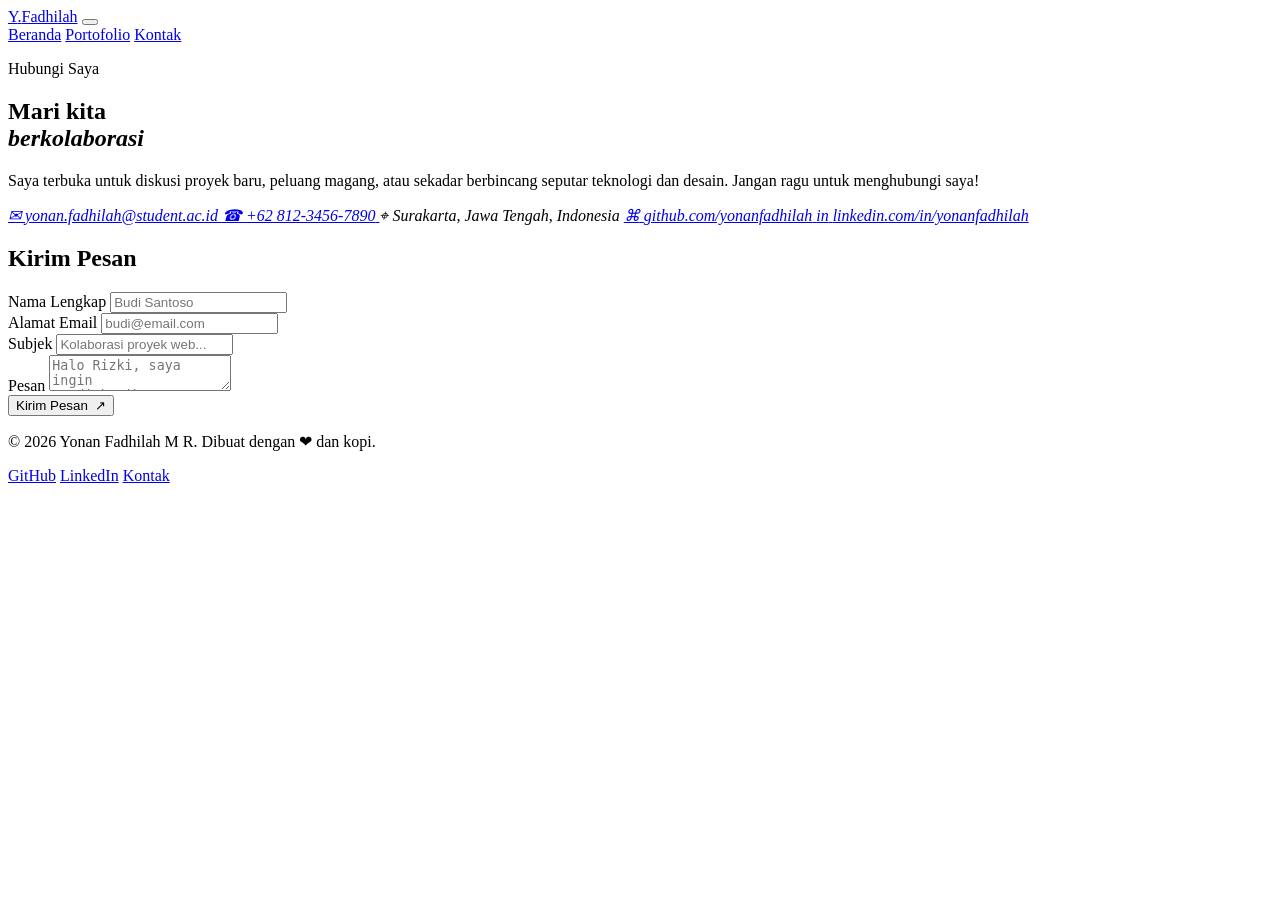
==== contact.html @ 327d7f35 "Add files via upload" ====
<!DOCTYPE html>
<html lang="id">
<head>
  <meta charset="UTF-8">
  <meta name="viewport" content="width=device-width, initial-scale=1.0">
  <meta name="description" content="Hubungi Yonan Fadhilah M R untuk kolaborasi proyek, pertanyaan, atau sekadar menyapa.">
  <title>Kontak — Yonan Fadhilah M R</title>
  <link rel="icon" type="image/svg+xml" href="favicon.svg">
  <link rel="stylesheet" href="style/main.css">
</head>
<body>

  <!-- ── HEADER ── -->
  <header>
    <a href="index.html" class="header__logo" aria-label="Kembali ke halaman utama">Y<span>.</span>Fadhilah</a>

    <button class="nav__toggle" aria-label="Buka navigasi" aria-expanded="false" onclick="toggleNav(this)">
      <span></span>
      <span></span>
      <span></span>
    </button>

    <nav id="main-nav" aria-label="Navigasi utama">
      <a href="index.html"      class="nav__link">Beranda</a>
      <a href="portfolio.html"  class="nav__link">Portofolio</a>
      <a href="contact.html"    class="nav__link active">Kontak</a>
    </nav>
  </header>

  <!-- ── MAIN ── -->
  <main>
    <div class="contact-layout">

      <!-- Info Side -->
      <section class="contact-info" aria-label="Informasi kontak">
        <p class="contact-info__eyebrow">Hubungi Saya</p>
        <h1 class="contact-info__title">
          Mari kita<br><em>berkolaborasi</em>
        </h1>
        <p class="contact-info__body">
          Saya terbuka untuk diskusi proyek baru, peluang magang,
          atau sekadar berbincang seputar teknologi dan desain.
          Jangan ragu untuk menghubungi saya!
        </p>

        <address class="contact-details">
          <a href="mailto:yonan.fadhilah@student.ac.id" class="contact-detail">
            <span class="contact-detail__icon" aria-hidden="true">✉</span>
            <span>yonan.fadhilah@student.ac.id</span>
          </a>
          <a href="tel:+6281234567890" class="contact-detail">
            <span class="contact-detail__icon" aria-hidden="true">☎</span>
            <span>+62 812-3456-7890</span>
          </a>
          <span class="contact-detail">
            <span class="contact-detail__icon" aria-hidden="true">⌖</span>
            <span>Surakarta, Jawa Tengah, Indonesia</span>
          </span>
          <a href="https://github.com/yonanfadhilah" class="contact-detail" target="_blank" rel="noopener noreferrer">
            <span class="contact-detail__icon" aria-hidden="true">⌘</span>
            <span>github.com/yonanfadhilah</span>
          </a>
          <a href="https://linkedin.com/in/yonanfadhilah" class="contact-detail" target="_blank" rel="noopener noreferrer">
            <span class="contact-detail__icon" aria-hidden="true">in</span>
            <span>linkedin.com/in/yonanfadhilah</span>
          </a>
        </address>
      </section>

      <!-- Form Side -->
      <section class="contact-form-wrap" aria-label="Formulir kontak">
        <h2>Kirim Pesan</h2>

        <!-- Form tidak fungsional — hanya desain sesuai spesifikasi tugas -->
        <div role="form" aria-label="Formulir kirim pesan">

          <div class="form-grid">
            <div class="form-group">
              <label for="nama">Nama Lengkap</label>
              <input
                type="text"
                id="nama"
                name="nama"
                class="form-control"
                placeholder="Budi Santoso"
                autocomplete="name"
              >
            </div>
            <div class="form-group">
              <label for="email">Alamat Email</label>
              <input
                type="email"
                id="email"
                name="email"
                class="form-control"
                placeholder="budi@email.com"
                autocomplete="email"
              >
            </div>
          </div>

          <div class="form-group">
            <label for="subjek">Subjek</label>
            <input
              type="text"
              id="subjek"
              name="subjek"
              class="form-control"
              placeholder="Kolaborasi proyek web..."
            >
          </div>

          <div class="form-group">
            <label for="pesan">Pesan</label>
            <textarea
              id="pesan"
              name="pesan"
              class="form-control"
              placeholder="Halo Rizki, saya ingin mendiskusikan..."
              aria-describedby="pesan-hint"
            ></textarea>
            <span id="pesan-hint" style="display:none">Tulis pesan Anda di sini</span>
          </div>

          <button type="button" class="btn btn--primary">
            Kirim Pesan &nbsp;↗
          </button>

        </div>
      </section>

    </div>
  </main>

  <!-- ── FOOTER ── -->
  <footer>
    <p class="footer__copy">&copy; 2026 Yonan Fadhilah M R. Dibuat dengan ❤ dan kopi.</p>
    <nav class="footer__links" aria-label="Tautan sosial">
      <a href="https://github.com"    class="footer__link" target="_blank" rel="noopener noreferrer">GitHub</a>
      <a href="https://linkedin.com"  class="footer__link" target="_blank" rel="noopener noreferrer">LinkedIn</a>
      <a href="contact.html"          class="footer__link">Kontak</a>
    </nav>
  </footer>

  <script>
    function toggleNav(btn) {
      const nav = document.getElementById('main-nav');
      const isOpen = nav.classList.toggle('open');
      btn.setAttribute('aria-expanded', isOpen);
    }
  </script>
</body>
</html>
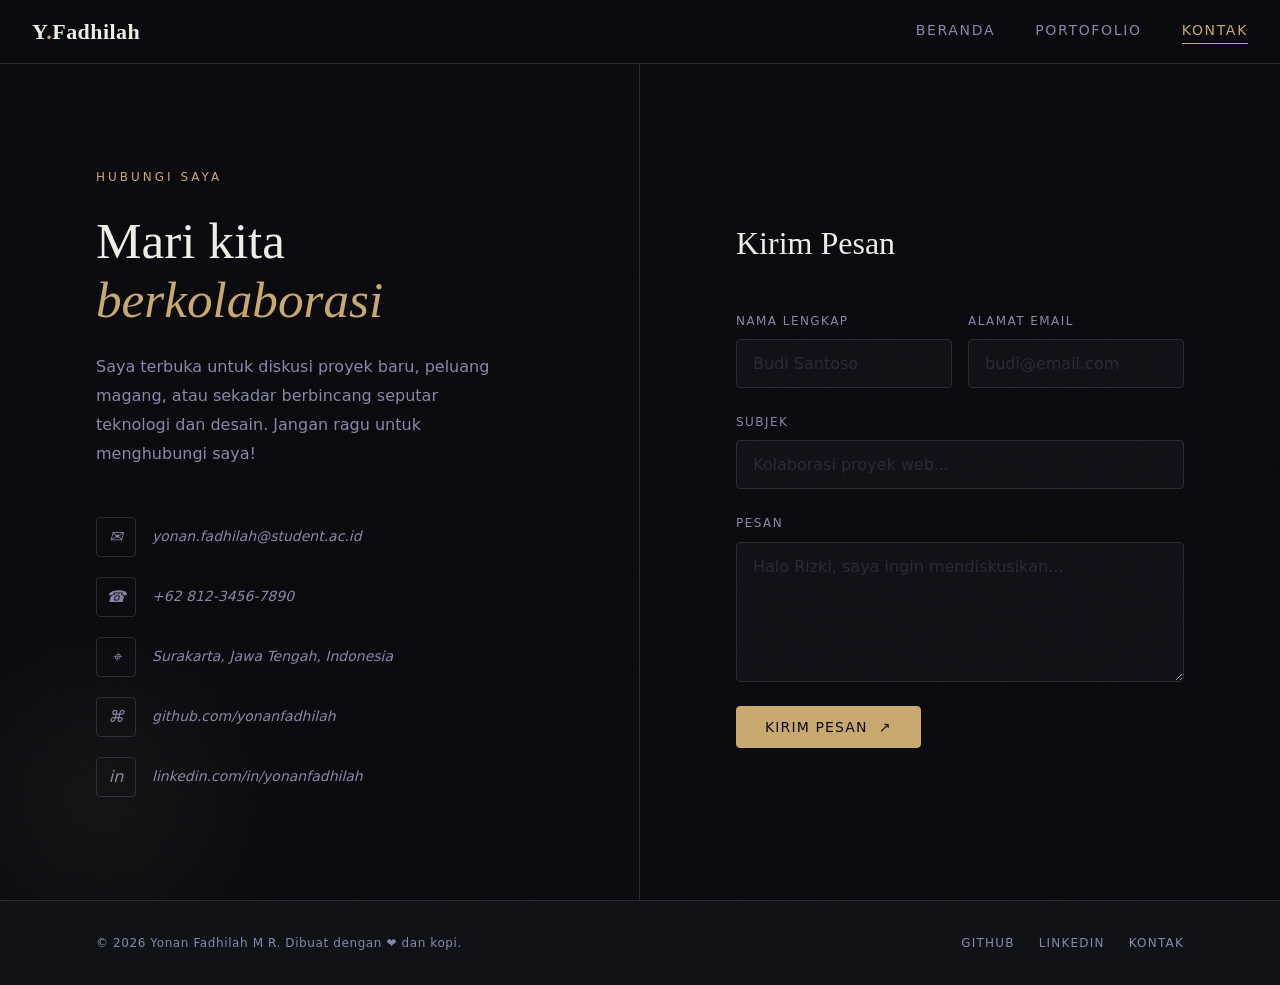
==== commit 6f0ac8a3: "contact.html" ====
--- a/contact.html
+++ b/contact.html
@@ -6,7 +6,7 @@
   <meta name="description" content="Hubungi Yonan Fadhilah M R untuk kolaborasi proyek, pertanyaan, atau sekadar menyapa.">
   <title>Kontak — Yonan Fadhilah M R</title>
   <link rel="icon" type="image/svg+xml" href="favicon.svg">
-  <link rel="stylesheet" href="style/main.css">
+  <link rel="stylesheet" href="main.css">
 </head>
 <body>
 
@@ -150,4 +150,4 @@
     }
   </script>
 </body>
-</html>+</html>
--- a/main.css
+++ b/main.css
@@ -0,0 +1,957 @@
+
+@import url('https://fonts.googleapis.com/css2?family=Cormorant+Garamond:ital,wght@0,300;0,400;0,600;1,300;1,400&family=DM+Sans:ital,opsz,wght@0,9..40,300;0,9..40,400;0,9..40,500;1,9..40,300&display=swap');
+
+/* ── CSS Variables ── */
+:root {
+  --clr-bg:        #0a0a0f;
+  --clr-surface:   #111118;
+  --clr-surface2:  #1a1a26;
+  --clr-border:    #2a2a3a;
+  --clr-text:      #f0ede8;
+  --clr-muted:     #8888a8;
+  --clr-accent:    #c9a96e;
+  --clr-accent2:   #e8c98a;
+  --clr-white:     #ffffff;
+
+  --ff-display:    'Cormorant Garamond', Georgia, serif;
+  --ff-body:       'DM Sans', system-ui, sans-serif;
+
+  --fs-xs:   0.75rem;
+  --fs-sm:   0.875rem;
+  --fs-base: 1rem;
+  --fs-lg:   1.125rem;
+  --fs-xl:   1.375rem;
+  --fs-2xl:  2rem;
+  --fs-3xl:  3rem;
+  --fs-4xl:  4.5rem;
+  --fs-5xl:  6.5rem;
+
+  --radius-sm: 4px;
+  --radius-md: 8px;
+  --radius-lg: 16px;
+
+  --transition: 0.35s cubic-bezier(0.4, 0, 0.2, 1);
+  --shadow: 0 8px 32px rgba(0,0,0,0.6);
+}
+
+/* ── Reset ── */
+*, *::before, *::after {
+  box-sizing: border-box;
+  margin: 0;
+  padding: 0;
+}
+
+html {
+  scroll-behavior: smooth;
+  font-size: 16px;
+}
+
+body {
+  background-color: var(--clr-bg);
+  color: var(--clr-text);
+  font-family: var(--ff-body);
+  font-size: var(--fs-base);
+  line-height: 1.7;
+  min-height: 100vh;
+  display: flex;
+  flex-direction: column;
+  overflow-x: hidden;
+}
+
+img {
+  max-width: 100%;
+  display: block;
+}
+
+a {
+  color: inherit;
+  text-decoration: none;
+}
+
+ul, ol {
+  list-style: none;
+}
+
+/* ── Noise texture overlay ── */
+body::before {
+  content: '';
+  position: fixed;
+  inset: 0;
+  background-image: url("data:image/svg+xml,%3Csvg viewBox='0 0 256 256' xmlns='http://www.w3.org/2000/svg'%3E%3Cfilter id='noise'%3E%3CfeTurbulence type='fractalNoise' baseFrequency='0.9' numOctaves='4' stitchTiles='stitch'/%3E%3C/filter%3E%3Crect width='100%25' height='100%25' filter='url(%23noise)' opacity='0.03'/%3E%3C/svg%3E");
+  pointer-events: none;
+  z-index: 999;
+  opacity: 0.4;
+}
+
+/* ============================================================
+   HEADER & NAVIGATION
+   ============================================================ */
+header {
+  position: fixed;
+  top: 0;
+  left: 0;
+  right: 0;
+  z-index: 100;
+  padding: 0 2rem;
+  background: rgba(10, 10, 15, 0.85);
+  backdrop-filter: blur(12px);
+  -webkit-backdrop-filter: blur(12px);
+  border-bottom: 1px solid var(--clr-border);
+  height: 64px;
+  display: flex;
+  align-items: center;
+  justify-content: space-between;
+}
+
+.header__logo {
+  font-family: var(--ff-display);
+  font-size: var(--fs-xl);
+  font-weight: 600;
+  letter-spacing: 0.02em;
+  color: var(--clr-text);
+  transition: color var(--transition);
+}
+
+.header__logo span {
+  color: var(--clr-accent);
+}
+
+.header__logo:hover {
+  color: var(--clr-accent);
+}
+
+nav {
+  display: flex;
+  align-items: center;
+  gap: 2.5rem;
+}
+
+.nav__link {
+  font-size: var(--fs-sm);
+  font-weight: 400;
+  letter-spacing: 0.12em;
+  text-transform: uppercase;
+  color: var(--clr-muted);
+  position: relative;
+  padding-bottom: 2px;
+  transition: color var(--transition);
+}
+
+.nav__link::after {
+  content: '';
+  position: absolute;
+  bottom: 0;
+  left: 0;
+  width: 0;
+  height: 1px;
+  background: var(--clr-accent);
+  transition: width var(--transition);
+}
+
+.nav__link:hover,
+.nav__link.active {
+  color: var(--clr-accent);
+}
+
+.nav__link:hover::after,
+.nav__link.active::after {
+  width: 100%;
+}
+
+/* Hamburger (mobile) */
+.nav__toggle {
+  display: none;
+  flex-direction: column;
+  gap: 5px;
+  cursor: pointer;
+  background: none;
+  border: none;
+  padding: 4px;
+}
+
+.nav__toggle span {
+  display: block;
+  width: 24px;
+  height: 2px;
+  background: var(--clr-text);
+  border-radius: 2px;
+  transition: all var(--transition);
+}
+
+/* ============================================================
+   MAIN CONTENT
+   ============================================================ */
+main {
+  flex: 1;
+  padding-top: 64px; /* offset for fixed header */
+}
+
+/* ============================================================
+   HERO SECTION (index.html)
+   ============================================================ */
+.hero {
+  min-height: calc(100vh - 64px);
+  display: grid;
+  grid-template-columns: 1fr 1fr;
+  align-items: center;
+  padding: 4rem 6rem;
+  gap: 4rem;
+  position: relative;
+}
+
+.hero::before {
+  content: '';
+  position: absolute;
+  top: -200px;
+  right: -100px;
+  width: 600px;
+  height: 600px;
+  background: radial-gradient(circle, rgba(201, 169, 110, 0.06) 0%, transparent 70%);
+  pointer-events: none;
+}
+
+.hero__eyebrow {
+  font-size: var(--fs-xs);
+  letter-spacing: 0.25em;
+  text-transform: uppercase;
+  color: var(--clr-accent);
+  margin-bottom: 1.5rem;
+  display: flex;
+  align-items: center;
+  gap: 0.75rem;
+}
+
+.hero__eyebrow::before {
+  content: '';
+  display: inline-block;
+  width: 32px;
+  height: 1px;
+  background: var(--clr-accent);
+}
+
+.hero__name {
+  font-family: var(--ff-display);
+  font-size: clamp(3rem, 6vw, var(--fs-5xl));
+  font-weight: 300;
+  line-height: 1.05;
+  letter-spacing: -0.02em;
+  margin-bottom: 1.5rem;
+  color: var(--clr-text);
+}
+
+.hero__name em {
+  font-style: italic;
+  color: var(--clr-accent);
+}
+
+.hero__tagline {
+  font-size: var(--fs-lg);
+  font-weight: 300;
+  color: var(--clr-muted);
+  margin-bottom: 2.5rem;
+  max-width: 480px;
+  line-height: 1.8;
+}
+
+.hero__cta {
+  display: flex;
+  gap: 1rem;
+  flex-wrap: wrap;
+}
+
+.btn {
+  display: inline-flex;
+  align-items: center;
+  gap: 0.5rem;
+  padding: 0.75rem 1.75rem;
+  font-family: var(--ff-body);
+  font-size: var(--fs-sm);
+  font-weight: 500;
+  letter-spacing: 0.08em;
+  text-transform: uppercase;
+  border-radius: var(--radius-sm);
+  cursor: pointer;
+  transition: all var(--transition);
+  border: 1px solid transparent;
+}
+
+.btn--primary {
+  background: var(--clr-accent);
+  color: var(--clr-bg);
+  border-color: var(--clr-accent);
+}
+
+.btn--primary:hover {
+  background: var(--clr-accent2);
+  border-color: var(--clr-accent2);
+  transform: translateY(-2px);
+  box-shadow: 0 8px 24px rgba(201, 169, 110, 0.25);
+}
+
+.btn--outline {
+  background: transparent;
+  color: var(--clr-text);
+  border-color: var(--clr-border);
+}
+
+.btn--outline:hover {
+  border-color: var(--clr-accent);
+  color: var(--clr-accent);
+  transform: translateY(-2px);
+}
+
+/* Hero image side */
+.hero__visual {
+  display: flex;
+  justify-content: center;
+  align-items: center;
+  position: relative;
+}
+
+.hero__photo-frame {
+  position: relative;
+  width: 360px;
+  height: 440px;
+}
+
+.hero__photo-frame::before {
+  content: '';
+  position: absolute;
+  inset: -12px;
+  border: 1px solid var(--clr-accent);
+  opacity: 0.3;
+  border-radius: var(--radius-md);
+  transform: rotate(3deg);
+}
+
+.hero__photo-frame::after {
+  content: '';
+  position: absolute;
+  inset: -24px;
+  border: 1px solid var(--clr-border);
+  border-radius: var(--radius-md);
+  transform: rotate(-2deg);
+}
+
+.hero__photo {
+  width: 100%;
+  height: 100%;
+  object-fit: cover;
+  border-radius: var(--radius-md);
+  position: relative;
+  z-index: 1;
+  filter: grayscale(20%);
+  transition: filter var(--transition);
+}
+
+.hero__photo:hover {
+  filter: grayscale(0%);
+}
+
+/* placeholder avatar */
+.avatar-placeholder {
+  width: 100%;
+  height: 100%;
+  border-radius: var(--radius-md);
+  background: var(--clr-surface2);
+  display: flex;
+  flex-direction: column;
+  align-items: center;
+  justify-content: center;
+  gap: 1rem;
+  color: var(--clr-muted);
+  font-size: var(--fs-sm);
+  position: relative;
+  z-index: 1;
+  border: 1px solid var(--clr-border);
+  overflow: hidden;
+}
+
+.avatar-placeholder::before {
+  content: '';
+  position: absolute;
+  bottom: -20px;
+  left: 50%;
+  transform: translateX(-50%);
+  width: 160px;
+  height: 200px;
+  background: var(--clr-border);
+  border-radius: 50% 50% 0 0;
+}
+
+.avatar-placeholder .avatar-head {
+  width: 80px;
+  height: 80px;
+  border-radius: 50%;
+  background: var(--clr-border);
+  position: relative;
+  z-index: 1;
+}
+
+/* ── About Section (index) ── */
+.about-strip {
+  padding: 5rem 6rem;
+  border-top: 1px solid var(--clr-border);
+  display: grid;
+  grid-template-columns: 1fr 2fr;
+  gap: 4rem;
+  align-items: start;
+}
+
+.section-label {
+  font-size: var(--fs-xs);
+  letter-spacing: 0.25em;
+  text-transform: uppercase;
+  color: var(--clr-accent);
+  display: flex;
+  align-items: center;
+  gap: 0.75rem;
+}
+
+.section-label::before {
+  content: '';
+  display: inline-block;
+  width: 24px;
+  height: 1px;
+  background: var(--clr-accent);
+}
+
+.about__heading {
+  font-family: var(--ff-display);
+  font-size: var(--fs-3xl);
+  font-weight: 300;
+  line-height: 1.2;
+  margin-bottom: 1.5rem;
+  color: var(--clr-text);
+}
+
+.about__body p {
+  color: var(--clr-muted);
+  margin-bottom: 1rem;
+  max-width: 640px;
+}
+
+/* Skills grid */
+.skills-grid {
+  display: grid;
+  grid-template-columns: repeat(auto-fit, minmax(120px, 1fr));
+  gap: 0.75rem;
+  margin-top: 2rem;
+}
+
+.skill-tag {
+  padding: 0.5rem 1rem;
+  border: 1px solid var(--clr-border);
+  border-radius: var(--radius-sm);
+  font-size: var(--fs-xs);
+  letter-spacing: 0.08em;
+  text-transform: uppercase;
+  color: var(--clr-muted);
+  text-align: center;
+  transition: all var(--transition);
+}
+
+.skill-tag:hover {
+  border-color: var(--clr-accent);
+  color: var(--clr-accent);
+  background: rgba(201, 169, 110, 0.05);
+}
+
+/* ============================================================
+   PORTFOLIO PAGE
+   ============================================================ */
+.page-hero {
+  padding: 6rem 6rem 3rem;
+  border-bottom: 1px solid var(--clr-border);
+}
+
+.page-hero__kicker {
+  font-size: var(--fs-xs);
+  letter-spacing: 0.25em;
+  text-transform: uppercase;
+  color: var(--clr-accent);
+  margin-bottom: 1rem;
+}
+
+.page-hero__title {
+  font-family: var(--ff-display);
+  font-size: clamp(2.5rem, 5vw, var(--fs-4xl));
+  font-weight: 300;
+  line-height: 1.1;
+  max-width: 700px;
+  color: var(--clr-text);
+}
+
+.page-hero__title em {
+  font-style: italic;
+  color: var(--clr-accent);
+}
+
+/* Filter tabs */
+.portfolio-filter {
+  display: flex;
+  gap: 0.5rem;
+  padding: 2rem 6rem;
+  border-bottom: 1px solid var(--clr-border);
+  flex-wrap: wrap;
+}
+
+.filter-btn {
+  padding: 0.4rem 1.25rem;
+  border: 1px solid var(--clr-border);
+  border-radius: 999px;
+  font-family: var(--ff-body);
+  font-size: var(--fs-xs);
+  letter-spacing: 0.1em;
+  text-transform: uppercase;
+  color: var(--clr-muted);
+  background: transparent;
+  cursor: pointer;
+  transition: all var(--transition);
+}
+
+.filter-btn:hover,
+.filter-btn.active {
+  background: var(--clr-accent);
+  border-color: var(--clr-accent);
+  color: var(--clr-bg);
+}
+
+/* Projects grid */
+.projects-grid {
+  display: grid;
+  grid-template-columns: repeat(3, 1fr);
+  gap: 0;
+  padding: 3rem 6rem 6rem;
+}
+
+.project-card {
+  border: 1px solid var(--clr-border);
+  margin: -1px 0 0 -1px;
+  padding: 2rem;
+  position: relative;
+  overflow: hidden;
+  transition: background var(--transition);
+  display: flex;
+  flex-direction: column;
+  gap: 1rem;
+  min-height: 280px;
+}
+
+.project-card::before {
+  content: '';
+  position: absolute;
+  inset: 0;
+  background: rgba(201, 169, 110, 0.03);
+  opacity: 0;
+  transition: opacity var(--transition);
+}
+
+.project-card:hover::before {
+  opacity: 1;
+}
+
+.project-card:hover .project-card__arrow {
+  transform: translate(4px, -4px);
+  color: var(--clr-accent);
+}
+
+.project-card__number {
+  font-family: var(--ff-display);
+  font-size: var(--fs-3xl);
+  font-weight: 300;
+  color: var(--clr-border);
+  line-height: 1;
+  transition: color var(--transition);
+}
+
+.project-card:hover .project-card__number {
+  color: var(--clr-accent);
+  opacity: 0.3;
+}
+
+.project-card__tags {
+  display: flex;
+  gap: 0.5rem;
+  flex-wrap: wrap;
+}
+
+.tag {
+  font-size: var(--fs-xs);
+  letter-spacing: 0.08em;
+  text-transform: uppercase;
+  color: var(--clr-accent);
+  padding: 0.2rem 0.6rem;
+  border: 1px solid rgba(201, 169, 110, 0.3);
+  border-radius: 999px;
+}
+
+.project-card__title {
+  font-family: var(--ff-display);
+  font-size: var(--fs-xl);
+  font-weight: 400;
+  color: var(--clr-text);
+  line-height: 1.3;
+  flex: 1;
+}
+
+.project-card__desc {
+  font-size: var(--fs-sm);
+  color: var(--clr-muted);
+  line-height: 1.7;
+}
+
+.project-card__footer {
+  display: flex;
+  justify-content: space-between;
+  align-items: center;
+  margin-top: auto;
+}
+
+.project-card__year {
+  font-size: var(--fs-xs);
+  color: var(--clr-muted);
+  letter-spacing: 0.08em;
+}
+
+.project-card__arrow {
+  font-size: var(--fs-lg);
+  color: var(--clr-border);
+  transition: all var(--transition);
+}
+
+/* ============================================================
+   CONTACT PAGE
+   ============================================================ */
+.contact-layout {
+  display: grid;
+  grid-template-columns: 1fr 1fr;
+  min-height: calc(100vh - 64px);
+}
+
+.contact-info {
+  padding: 6rem;
+  border-right: 1px solid var(--clr-border);
+  display: flex;
+  flex-direction: column;
+  justify-content: center;
+  position: relative;
+  overflow: hidden;
+}
+
+.contact-info::before {
+  content: '';
+  position: absolute;
+  bottom: -100px;
+  left: -100px;
+  width: 400px;
+  height: 400px;
+  background: radial-gradient(circle, rgba(201, 169, 110, 0.06) 0%, transparent 70%);
+  pointer-events: none;
+}
+
+.contact-info__eyebrow {
+  font-size: var(--fs-xs);
+  letter-spacing: 0.25em;
+  text-transform: uppercase;
+  color: var(--clr-accent);
+  margin-bottom: 1.5rem;
+}
+
+.contact-info__title {
+  font-family: var(--ff-display);
+  font-size: clamp(2.5rem, 4vw, 4rem);
+  font-weight: 300;
+  line-height: 1.15;
+  margin-bottom: 1.5rem;
+  color: var(--clr-text);
+}
+
+.contact-info__title em {
+  font-style: italic;
+  color: var(--clr-accent);
+}
+
+.contact-info__body {
+  color: var(--clr-muted);
+  margin-bottom: 3rem;
+  max-width: 420px;
+  line-height: 1.8;
+}
+
+.contact-details {
+  display: flex;
+  flex-direction: column;
+  gap: 1.25rem;
+}
+
+.contact-detail {
+  display: flex;
+  align-items: center;
+  gap: 1rem;
+  color: var(--clr-muted);
+  font-size: var(--fs-sm);
+  transition: color var(--transition);
+}
+
+.contact-detail:hover {
+  color: var(--clr-accent);
+}
+
+.contact-detail__icon {
+  width: 40px;
+  height: 40px;
+  border: 1px solid var(--clr-border);
+  border-radius: var(--radius-sm);
+  display: flex;
+  align-items: center;
+  justify-content: center;
+  font-size: var(--fs-base);
+  transition: all var(--transition);
+  flex-shrink: 0;
+}
+
+.contact-detail:hover .contact-detail__icon {
+  border-color: var(--clr-accent);
+  color: var(--clr-accent);
+}
+
+/* Form side */
+.contact-form-wrap {
+  padding: 6rem;
+  display: flex;
+  flex-direction: column;
+  justify-content: center;
+}
+
+.contact-form-wrap h2 {
+  font-family: var(--ff-display);
+  font-size: var(--fs-2xl);
+  font-weight: 300;
+  margin-bottom: 2.5rem;
+  color: var(--clr-text);
+}
+
+.form-group {
+  display: flex;
+  flex-direction: column;
+  gap: 0.5rem;
+  margin-bottom: 1.5rem;
+}
+
+.form-group label {
+  font-size: var(--fs-xs);
+  letter-spacing: 0.12em;
+  text-transform: uppercase;
+  color: var(--clr-muted);
+}
+
+.form-control {
+  width: 100%;
+  padding: 0.875rem 1rem;
+  background: var(--clr-surface);
+  border: 1px solid var(--clr-border);
+  border-radius: var(--radius-sm);
+  color: var(--clr-text);
+  font-family: var(--ff-body);
+  font-size: var(--fs-base);
+  outline: none;
+  transition: border-color var(--transition), box-shadow var(--transition);
+}
+
+.form-control::placeholder {
+  color: var(--clr-border);
+}
+
+.form-control:focus {
+  border-color: var(--clr-accent);
+  box-shadow: 0 0 0 3px rgba(201, 169, 110, 0.1);
+}
+
+textarea.form-control {
+  resize: vertical;
+  min-height: 140px;
+}
+
+.form-grid {
+  display: grid;
+  grid-template-columns: 1fr 1fr;
+  gap: 1rem;
+}
+
+/* ============================================================
+   FOOTER
+   ============================================================ */
+footer {
+  border-top: 1px solid var(--clr-border);
+  padding: 2rem 6rem;
+  display: flex;
+  align-items: center;
+  justify-content: space-between;
+  flex-wrap: wrap;
+  gap: 1rem;
+  background: var(--clr-surface);
+}
+
+.footer__copy {
+  font-size: var(--fs-xs);
+  color: var(--clr-muted);
+  letter-spacing: 0.05em;
+}
+
+.footer__links {
+  display: flex;
+  gap: 1.5rem;
+}
+
+.footer__link {
+  font-size: var(--fs-xs);
+  letter-spacing: 0.1em;
+  text-transform: uppercase;
+  color: var(--clr-muted);
+  transition: color var(--transition);
+}
+
+.footer__link:hover {
+  color: var(--clr-accent);
+}
+
+/* ============================================================
+   ANIMATIONS
+   ============================================================ */
+@keyframes fadeUp {
+  from { opacity: 0; transform: translateY(24px); }
+  to   { opacity: 1; transform: translateY(0); }
+}
+
+@keyframes fadeIn {
+  from { opacity: 0; }
+  to   { opacity: 1; }
+}
+
+.hero__eyebrow   { animation: fadeUp 0.6s ease both; animation-delay: 0.1s; }
+.hero__name      { animation: fadeUp 0.6s ease both; animation-delay: 0.25s; }
+.hero__tagline   { animation: fadeUp 0.6s ease both; animation-delay: 0.4s; }
+.hero__cta       { animation: fadeUp 0.6s ease both; animation-delay: 0.55s; }
+.hero__visual    { animation: fadeIn 0.8s ease both; animation-delay: 0.3s; }
+
+.project-card {
+  animation: fadeUp 0.5s ease both;
+}
+.project-card:nth-child(1) { animation-delay: 0.05s; }
+.project-card:nth-child(2) { animation-delay: 0.1s; }
+.project-card:nth-child(3) { animation-delay: 0.15s; }
+.project-card:nth-child(4) { animation-delay: 0.2s; }
+.project-card:nth-child(5) { animation-delay: 0.25s; }
+.project-card:nth-child(6) { animation-delay: 0.3s; }
+
+/* ============================================================
+   RESPONSIVE — TABLET (max-width: 1024px)
+   ============================================================ */
+@media (max-width: 1024px) {
+  .hero {
+    padding: 4rem 3rem;
+    gap: 3rem;
+  }
+
+  .about-strip {
+    padding: 4rem 3rem;
+    gap: 2rem;
+  }
+
+  .page-hero   { padding: 5rem 3rem 2.5rem; }
+  .portfolio-filter { padding: 1.5rem 3rem; }
+  .projects-grid    { padding: 2rem 3rem 4rem; grid-template-columns: repeat(2, 1fr); }
+
+  .contact-info     { padding: 4rem 3rem; }
+  .contact-form-wrap { padding: 4rem 3rem; }
+
+  footer { padding: 1.5rem 3rem; }
+}
+
+/* ============================================================
+   RESPONSIVE — MOBILE (max-width: 768px)
+   ============================================================ */
+@media (max-width: 768px) {
+  /* Header */
+  header { padding: 0 1.25rem; }
+
+  .nav__toggle { display: flex; }
+
+  nav {
+    position: fixed;
+    top: 64px;
+    left: 0;
+    right: 0;
+    background: rgba(10, 10, 15, 0.97);
+    backdrop-filter: blur(12px);
+    flex-direction: column;
+    padding: 2rem 1.25rem;
+    gap: 1.5rem;
+    border-bottom: 1px solid var(--clr-border);
+    transform: translateY(-110%);
+    transition: transform var(--transition);
+  }
+
+  nav.open {
+    transform: translateY(0);
+  }
+
+  .nav__link {
+    font-size: var(--fs-base);
+  }
+
+  /* Hero */
+  .hero {
+    grid-template-columns: 1fr;
+    padding: 3rem 1.25rem 2rem;
+    min-height: auto;
+    text-align: center;
+  }
+
+  .hero__eyebrow {
+    justify-content: center;
+  }
+
+  .hero__tagline { font-size: var(--fs-base); margin: 0 auto 2rem; }
+
+  .hero__cta { justify-content: center; }
+
+  .hero__visual { order: -1; }
+
+  .hero__photo-frame { width: 220px; height: 270px; }
+
+  /* About */
+  .about-strip {
+    grid-template-columns: 1fr;
+    padding: 3rem 1.25rem;
+    gap: 1.5rem;
+  }
+
+  /* Portfolio */
+  .page-hero   { padding: 3rem 1.25rem 2rem; }
+  .portfolio-filter { padding: 1rem 1.25rem; }
+  .projects-grid    {
+    padding: 1.5rem 1.25rem 4rem;
+    grid-template-columns: 1fr;
+  }
+
+  /* Contact */
+  .contact-layout {
+    grid-template-columns: 1fr;
+  }
+  .contact-info {
+    padding: 3rem 1.25rem;
+    border-right: none;
+    border-bottom: 1px solid var(--clr-border);
+  }
+  .contact-form-wrap { padding: 3rem 1.25rem; }
+  .form-grid { grid-template-columns: 1fr; }
+
+  /* Footer */
+  footer {
+    padding: 1.5rem 1.25rem;
+    flex-direction: column;
+    align-items: flex-start;
+  }
+}
